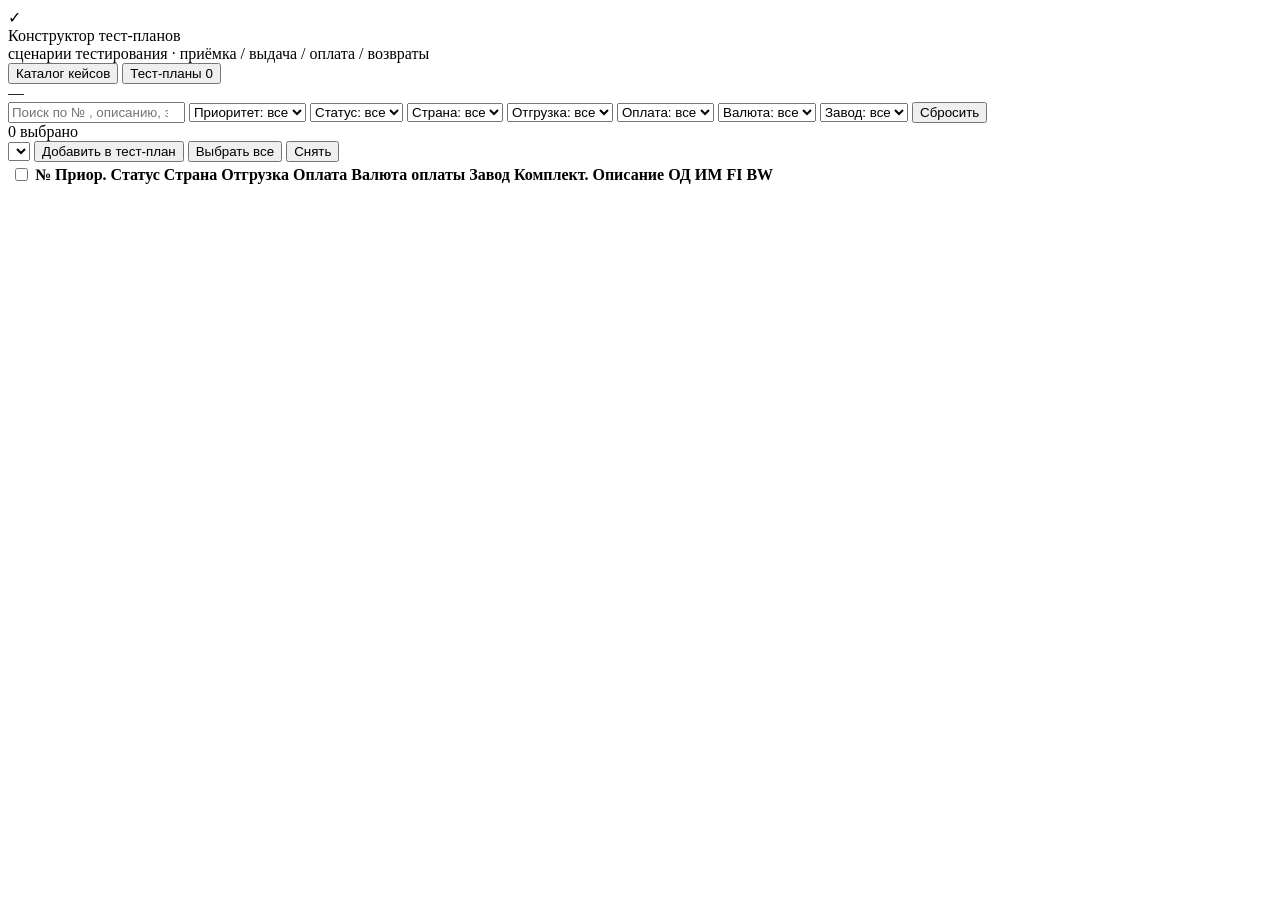
==== index.html @ d61f5693 "add index.html" ====
<!DOCTYPE html>
<html lang="ru">
<head>
<meta charset="UTF-8">
<meta name="viewport" content="width=device-width,initial-scale=1">
<title>Конструктор тест-планов</title>
<link rel="stylesheet" href="styles.css">
</head>
<body>
<header class="topbar">
  <div class="brand">
    <div class="brand-logo">✓</div>
    <div>
      <div class="brand-name">Конструктор тест-планов</div>
      <div class="brand-sub">сценарии тестирования · приёмка / выдача / оплата / возвраты</div>
    </div>
  </div>
  <nav class="tabs">
    <button class="tab on" data-view="catalog" onclick="goView('catalog')">Каталог кейсов</button>
    <button class="tab" data-view="plans" onclick="goView('plans')">Тест-планы <span class="pill" id="plansCount">0</span></button>
  </nav>
  <div class="topbar-right">
    <span class="save-status" id="saveStatus">—</span>
  </div>
</header>

<main class="wrap">

  <!-- КАТАЛОГ -->
  <section id="view-catalog" class="view">
    <div class="filters">
      <input type="search" id="fSearch" class="f-search" placeholder="Поиск по № , описанию, заказу, валюте…" oninput="renderCatalog()">
      <select id="fPriority" onchange="renderCatalog()"><option value="">Приоритет: все</option></select>
      <select id="fStatus" onchange="renderCatalog()"><option value="">Статус: все</option></select>
      <select id="fCountry" onchange="renderCatalog()"><option value="">Страна: все</option></select>
      <select id="fShipping" onchange="renderCatalog()"><option value="">Отгрузка: все</option></select>
      <select id="fPayType" onchange="renderCatalog()"><option value="">Оплата: все</option></select>
      <select id="fCurrency" onchange="renderCatalog()"><option value="">Валюта: все</option></select>
      <select id="fPlant" onchange="renderCatalog()"><option value="">Завод: все</option></select>
      <button class="btn ghost" onclick="resetFilters()">Сбросить</button>
    </div>

    <div class="bulkbar">
      <span id="selInfo" class="sel-info">0 выбрано</span>
      <div class="bulk-actions">
        <select id="addToPlan" class="mini-select"></select>
        <button class="btn primary" onclick="addSelectedToPlan()">Добавить в тест-план</button>
        <button class="btn ghost" onclick="selectAllVisible(true)">Выбрать все</button>
        <button class="btn ghost" onclick="selectAllVisible(false)">Снять</button>
      </div>
    </div>

    <div class="table-box">
      <table class="grid" id="catalogTable">
        <thead>
          <tr>
            <th class="ck"><input type="checkbox" id="ckAll" onchange="selectAllVisible(this.checked)"></th>
            <th class="num">№</th>
            <th>Приор.</th>
            <th>Статус</th>
            <th>Страна</th>
            <th>Отгрузка</th>
            <th>Оплата</th>
            <th>Валюта оплаты</th>
            <th>Завод</th>
            <th>Комплект.</th>
            <th>Описание</th>
            <th class="checks">ОД</th>
            <th class="checks">ИМ</th>
            <th class="checks">FI</th>
            <th class="checks">BW</th>
          </tr>
        </thead>
        <tbody id="catalogBody"></tbody>
      </table>
    </div>
    <div class="table-foot"><span id="catCount"></span></div>
  </section>

  <!-- ТЕСТ-ПЛАНЫ -->
  <section id="view-plans" class="view" style="display:none">
    <div class="plans-head">
      <div class="sec-title">Мои тест-планы</div>
      <button class="btn primary" onclick="createPlan()">＋ Новый тест-план</button>
    </div>
    <div id="plansList" class="plans-grid"></div>
  </section>

  <!-- ДЕТАЛЬ ПЛАНА -->
  <section id="view-plan" class="view" style="display:none">
    <div class="plan-top">
      <button class="btn ghost" onclick="goView('plans')">← К списку</button>
      <div class="plan-top-actions">
        <button class="btn ghost" onclick="exportPlanCsv()">Экспорт CSV</button>
        <button class="btn ghost" onclick="exportPlanJson()">Экспорт JSON</button>
        <button class="btn danger" onclick="deleteCurrentPlan()">Удалить план</button>
      </div>
    </div>
    <div class="plan-card">
      <div class="plan-fields">
        <label>Название<input id="pName" oninput="updatePlanField('name',this.value)"></label>
        <label>Версия / релиз<input id="pVer" oninput="updatePlanField('ver',this.value)"></label>
        <label>Среда / стенд<input id="pEnv" oninput="updatePlanField('env',this.value)"></label>
        <label>Тестировщик<input id="pTester" oninput="updatePlanField('tester',this.value)"></label>
      </div>
      <div class="plan-stats" id="planStats"></div>
    </div>

    <div class="bulkbar">
      <span class="sel-info">Кейсы в плане</span>
      <div class="bulk-actions">
        <button class="btn ghost" onclick="pickCasesForPlan()">＋ Добавить кейсы из каталога</button>
        <select id="bulkResult" class="mini-select" onchange="applyBulkResult(this.value);this.value=''">
          <option value="">Массово: статус…</option>
        </select>
      </div>
    </div>

    <div class="table-box">
      <table class="grid item-grid">
        <thead>
          <tr>
            <th class="num">№</th>
            <th>Приор.</th>
            <th>Страна</th>
            <th>Отгрузка</th>
            <th>Оплата</th>
            <th>Валюта</th>
            <th>Описание</th>
            <th class="res-col">Результат</th>
            <th class="params-col">Параметры</th>
            <th class="ck"></th>
          </tr>
        </thead>
        <tbody id="planItems"></tbody>
      </table>
    </div>
  </section>

</main>

<div id="modalHost"></div>

<script src="db.js"></script>
<script src="app.js"></script>
</body>
</html>
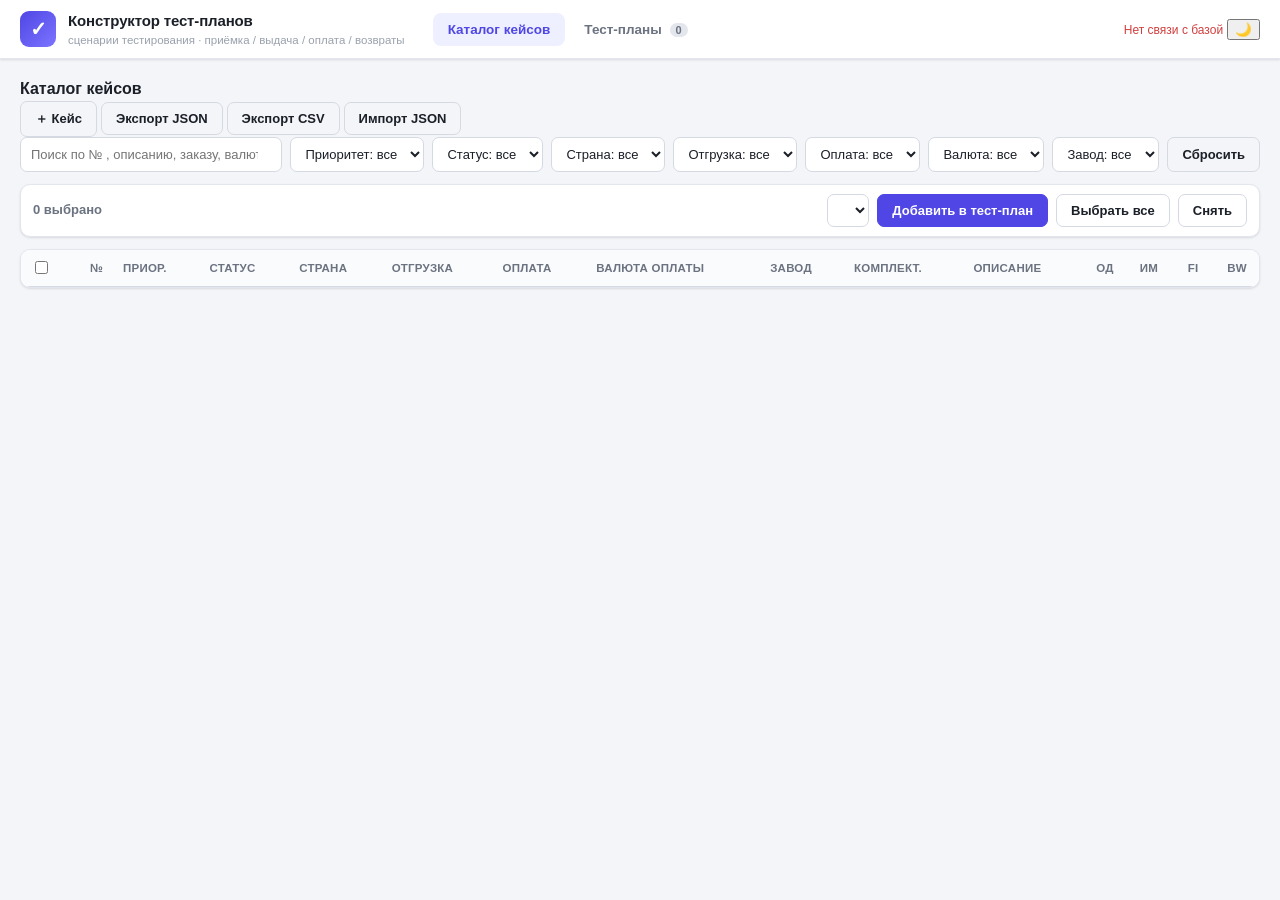
==== commit 3911332f: "update index.html" ====
--- a/index.html
+++ b/index.html
@@ -21,6 +21,7 @@
   </nav>
   <div class="topbar-right">
     <span class="save-status" id="saveStatus">—</span>
+    <button class="theme-btn" id="themeBtn" title="Тема" onclick="toggleTheme()">🌙</button>
   </div>
 </header>
 
@@ -28,6 +29,16 @@
 
   <!-- КАТАЛОГ -->
   <section id="view-catalog" class="view">
+    <div class="cat-toolbar">
+      <div class="sec-title">Каталог кейсов</div>
+      <div class="toolbar-actions">
+        <button class="btn ghost" onclick="addCaseModal()">＋ Кейс</button>
+        <button class="btn ghost" onclick="exportCatalogJson()">Экспорт JSON</button>
+        <button class="btn ghost" onclick="exportCatalogCsv()">Экспорт CSV</button>
+        <label class="btn ghost file-btn">Импорт JSON<input type="file" accept=".json,application/json" hidden onchange="importCatalogFile(this)"></label>
+      </div>
+    </div>
+
     <div class="filters">
       <input type="search" id="fSearch" class="f-search" placeholder="Поиск по № , описанию, заказу, валюте…" oninput="renderCatalog()">
       <select id="fPriority" onchange="renderCatalog()"><option value="">Приоритет: все</option></select>
@@ -81,7 +92,10 @@
   <section id="view-plans" class="view" style="display:none">
     <div class="plans-head">
       <div class="sec-title">Мои тест-планы</div>
-      <button class="btn primary" onclick="createPlan()">＋ Новый тест-план</button>
+      <div class="plans-head-actions">
+        <select id="fRelease" onchange="renderPlans()"></select>
+        <button class="btn primary" onclick="createPlan()">＋ Новый тест-план</button>
+      </div>
     </div>
     <div id="plansList" class="plans-grid"></div>
   </section>
@@ -91,6 +105,7 @@
     <div class="plan-top">
       <button class="btn ghost" onclick="goView('plans')">← К списку</button>
       <div class="plan-top-actions">
+        <button class="btn ghost" onclick="openCompare()">Сравнить…</button>
         <button class="btn ghost" onclick="exportPlanCsv()">Экспорт CSV</button>
         <button class="btn ghost" onclick="exportPlanJson()">Экспорт JSON</button>
         <button class="btn danger" onclick="deleteCurrentPlan()">Удалить план</button>
@@ -127,6 +142,7 @@
             <th>Оплата</th>
             <th>Валюта</th>
             <th>Описание</th>
+            <th class="assignee-col">Ответств.</th>
             <th class="res-col">Результат</th>
             <th class="params-col">Параметры</th>
             <th class="ck"></th>
--- a/styles.css
+++ b/styles.css
@@ -0,0 +1,148 @@
+:root{
+  --bg:#f4f5f8; --panel:#ffffff; --panel-2:#fafbfc; --border:#e3e6ec; --border-2:#d5d9e2;
+  --text:#1b1f27; --muted:#6b7280; --muted-2:#9aa1ad; --accent:#4f46e5; --accent-soft:#eef0ff;
+  --green:#0f9d58; --green-soft:#e7f6ee; --red:#d23f3f; --red-soft:#fdecec;
+  --orange:#c47f17; --orange-soft:#fdf3e3; --blue:#2563eb; --blue-soft:#e8f0fe; --gray-soft:#eef0f3;
+  --radius:10px; --radius-sm:7px; --shadow:0 1px 2px rgba(16,24,40,.06),0 1px 3px rgba(16,24,40,.06);
+}
+*{box-sizing:border-box}
+html,body{margin:0;padding:0}
+body{background:var(--bg);color:var(--text);font-family:-apple-system,BlinkMacSystemFont,"Segoe UI",Roboto,"Helvetica Neue",Arial,sans-serif;font-size:14px;line-height:1.45;-webkit-font-smoothing:antialiased}
+
+/* topbar */
+.topbar{position:sticky;top:0;z-index:40;display:flex;align-items:center;gap:20px;padding:10px 20px;background:var(--panel);border-bottom:1px solid var(--border);box-shadow:var(--shadow);flex-wrap:wrap}
+.brand{display:flex;align-items:center;gap:12px}
+.brand-logo{width:36px;height:36px;border-radius:9px;background:linear-gradient(135deg,var(--accent),#7c74ff);color:#fff;display:flex;align-items:center;justify-content:center;font-weight:800;font-size:20px}
+.brand-name{font-weight:800;font-size:15px;letter-spacing:-.01em}
+.brand-sub{font-size:11.5px;color:var(--muted-2)}
+.tabs{display:flex;gap:4px;margin-left:8px}
+.tab{border:1px solid transparent;background:none;color:var(--muted);font-size:13.5px;font-weight:600;padding:8px 14px;border-radius:8px;cursor:pointer}
+.tab:hover{background:var(--panel-2)}
+.tab.on{background:var(--accent-soft);color:var(--accent)}
+.pill{display:inline-block;min-width:18px;padding:1px 6px;margin-left:4px;border-radius:9px;background:var(--border);color:var(--muted);font-size:11px;font-weight:700;text-align:center}
+.tab.on .pill{background:var(--accent);color:#fff}
+.topbar-right{margin-left:auto}
+.save-status{font-size:12px;color:var(--muted-2)}
+.save-status.ok{color:var(--green)}
+.save-status.pending{color:var(--orange)}
+.save-status.err{color:var(--red)}
+
+.wrap{max-width:1360px;margin:0 auto;padding:18px 20px 60px}
+.view{animation:fade .15s ease}
+@keyframes fade{from{opacity:0}to{opacity:1}}
+
+/* filters */
+.filters{display:flex;flex-wrap:wrap;gap:8px;margin-bottom:12px}
+.f-search{flex:1 1 260px;min-width:200px}
+select,input,textarea{font-family:inherit;font-size:13px;color:var(--text);background:var(--panel);border:1px solid var(--border-2);border-radius:var(--radius-sm);padding:8px 10px;outline:none}
+select:focus,input:focus,textarea:focus{border-color:var(--accent);box-shadow:0 0 0 3px var(--accent-soft)}
+.filters select{flex:0 0 auto}
+
+/* buttons */
+.btn{font-family:inherit;font-size:13px;font-weight:600;border-radius:var(--radius-sm);border:1px solid var(--border-2);background:var(--panel);color:var(--text);padding:8px 14px;cursor:pointer;transition:background .12s,border-color .12s}
+.btn:hover{background:var(--panel-2)}
+.btn.primary{background:var(--accent);border-color:var(--accent);color:#fff}
+.btn.primary:hover{background:#443bd4}
+.btn.ghost{background:transparent}
+.btn.danger{color:var(--red);border-color:#f0c4c4}
+.btn.danger:hover{background:var(--red-soft)}
+.btn:disabled{opacity:.5;cursor:default}
+
+.bulkbar{display:flex;align-items:center;gap:12px;flex-wrap:wrap;padding:9px 12px;background:var(--panel);border:1px solid var(--border);border-radius:var(--radius);margin-bottom:12px;box-shadow:var(--shadow)}
+.sel-info{font-size:13px;font-weight:600;color:var(--muted)}
+.bulk-actions{margin-left:auto;display:flex;gap:8px;flex-wrap:wrap}
+.mini-select{padding:7px 10px}
+
+/* tables */
+.table-box{background:var(--panel);border:1px solid var(--border);border-radius:var(--radius);overflow:auto;box-shadow:var(--shadow);max-height:calc(100dvh - 300px)}
+.grid{border-collapse:separate;border-spacing:0;width:100%;font-size:12.8px;white-space:nowrap}
+.grid thead th{position:sticky;top:0;z-index:2;background:var(--panel-2);border-bottom:1px solid var(--border-2);text-align:left;font-size:11.5px;font-weight:700;color:var(--muted);text-transform:uppercase;letter-spacing:.02em;padding:8px 10px;white-space:nowrap}
+.grid tbody td{padding:7px 10px;border-bottom:1px solid var(--border);vertical-align:top}
+.grid tbody tr:hover{background:var(--panel-2)}
+.grid tbody tr.is-sel{background:var(--accent-soft)}
+.grid .num{width:52px;text-align:right;color:var(--muted);font-variant-numeric:tabular-nums}
+.grid .ck{width:36px;text-align:center}
+.grid td.desc,.grid th.desc{white-space:normal;max-width:320px;min-width:200px}
+.grid .checks{width:44px;text-align:center}
+.chk{display:inline-flex;align-items:center;justify-content:center;width:20px;height:20px;border-radius:5px;font-size:11px;font-weight:800}
+.chk.y{background:var(--green-soft);color:var(--green)}
+.chk.n{background:var(--gray-soft);color:var(--muted-2)}
+.chk.plus{background:var(--blue-soft);color:var(--blue)}
+.chk.minus{background:var(--gray-soft);color:var(--muted-2)}
+.tag{display:inline-block;padding:2px 8px;border-radius:20px;font-size:11.5px;font-weight:700}
+.pr-ИТ{background:var(--blue-soft);color:var(--blue)}
+.pr-РТ{background:#f3ecff;color:#7c3aed}
+.st-Новый{background:var(--green-soft);color:var(--green)}
+.st-Отмена{background:var(--red-soft);color:var(--red)}
+.st-other{background:var(--gray-soft);color:var(--muted)}
+.cur-tag{font-weight:600}
+.co{color:var(--muted)}
+.link{color:var(--accent);cursor:pointer;font-weight:600}
+.link:hover{text-decoration:underline}
+.table-foot{padding:10px 4px;color:var(--muted);font-size:12.5px}
+.empty{padding:40px;text-align:center;color:var(--muted)}
+.empty-ic{font-size:34px;margin-bottom:8px}
+
+/* plans grid */
+.plans-head{display:flex;align-items:center;justify-content:space-between;margin-bottom:14px}
+.sec-title{font-size:16px;font-weight:800}
+.plans-grid{display:grid;grid-template-columns:repeat(auto-fill,minmax(300px,1fr));gap:14px}
+.plan-tile{background:var(--panel);border:1px solid var(--border);border-radius:var(--radius);padding:16px;box-shadow:var(--shadow);cursor:pointer;transition:border-color .12s,transform .12s}
+.plan-tile:hover{border-color:var(--accent);transform:translateY(-1px)}
+.plan-tile h3{margin:0 0 4px;font-size:15px}
+.plan-tile .pt-meta{font-size:12.5px;color:var(--muted);margin-bottom:10px}
+.plan-tile .pt-row{display:flex;justify-content:space-between;font-size:12.5px;color:var(--muted);margin-bottom:6px}
+.plan-tile .pt-upd{font-size:11.5px;color:var(--muted-2);margin-top:10px}
+
+.progress{height:8px;border-radius:5px;background:var(--gray-soft);overflow:hidden;display:flex}
+.progress i{display:block;height:100%}
+.pg-pass{background:var(--green)}.pg-fail{background:var(--red)}.pg-blocked{background:var(--orange)}.pg-progress{background:var(--blue)}.pg-skip{background:var(--muted-2)}
+
+/* plan detail */
+.plan-top{display:flex;align-items:center;gap:12px;margin-bottom:12px}
+.plan-top-actions{margin-left:auto;display:flex;gap:8px}
+.plan-card{background:var(--panel);border:1px solid var(--border);border-radius:var(--radius);padding:16px;box-shadow:var(--shadow);margin-bottom:14px}
+.plan-fields{display:grid;grid-template-columns:repeat(auto-fit,minmax(180px,1fr));gap:12px;margin-bottom:14px}
+.plan-fields label{display:flex;flex-direction:column;gap:4px;font-size:11.5px;font-weight:700;color:var(--muted);text-transform:uppercase;letter-spacing:.02em}
+.plan-fields input{padding:8px 10px}
+.plan-stats{display:flex;flex-wrap:wrap;gap:18px;align-items:center}
+.stat{font-size:12.5px;color:var(--muted)}
+.stat b{display:block;font-size:19px;color:var(--text);font-variant-numeric:tabular-nums}
+.stat-bar{flex:1 1 220px;min-width:180px}
+.res-col{width:150px}
+.params-col{width:120px}
+.item-grid td.desc{min-width:180px}
+.item-actions{display:flex;gap:6px}
+.icon-btn{border:1px solid var(--border-2);background:var(--panel);border-radius:6px;width:30px;height:30px;cursor:pointer;font-size:14px;line-height:1}
+.icon-btn:hover{background:var(--panel-2)}
+.icon-btn.danger{color:var(--red);border-color:#f0c4c4}
+.res-select{border:1px solid var(--border-2);border-radius:6px;padding:5px 7px;font-weight:600}
+.res-select.r-pass{background:var(--green-soft);color:var(--green);border-color:#bfe6d2}
+.res-select.r-fail{background:var(--red-soft);color:var(--red);border-color:#f0c4c4}
+.res-select.r-blocked{background:var(--orange-soft);color:var(--orange);border-color:#f0ddb4}
+.res-select.r-progress{background:var(--blue-soft);color:var(--blue);border-color:#c3d5fb}
+.res-select.r-skip{background:var(--gray-soft);color:var(--muted)}
+.param-panel{background:var(--panel-2);border-top:1px dashed var(--border-2)}
+.param-inner{padding:14px;display:grid;grid-template-columns:repeat(auto-fit,minmax(220px,1fr));gap:12px}
+.param-inner label{display:flex;flex-direction:column;gap:4px;font-size:11.5px;font-weight:700;color:var(--muted);text-transform:uppercase}
+.param-inner input,.param-inner textarea{width:100%}
+.param-full{grid-column:1/-1}
+.kv-row{display:flex;gap:8px;margin-bottom:8px}
+.kv-row input{flex:1}
+.spec{margin-top:6px;font-size:12px;color:var(--muted)}
+.spec b{color:var(--muted)}
+
+/* modal */
+.modal{position:fixed;inset:0;z-index:100;background:rgba(17,20,28,.55);display:flex;align-items:flex-start;justify-content:center;padding:40px 16px;overflow:auto}
+.modal-box{background:var(--panel);border-radius:14px;max-width:900px;width:100%;box-shadow:0 20px 50px rgba(16,24,40,.25);overflow:hidden}
+.modal-head{display:flex;align-items:center;gap:12px;padding:16px 20px;border-bottom:1px solid var(--border);position:sticky;top:0;background:var(--panel);z-index:2}
+.modal-title{font-size:16px;font-weight:800}
+.modal-close{margin-left:auto;border:none;background:none;font-size:22px;color:var(--muted);cursor:pointer}
+.modal-body{padding:20px}
+.case-groups{display:grid;grid-template-columns:repeat(auto-fit,minmax(280px,1fr));gap:14px}
+.case-group{border:1px solid var(--border);border-radius:9px;overflow:hidden}
+.case-group h4{margin:0;padding:9px 12px;font-size:12px;text-transform:uppercase;letter-spacing:.02em;color:var(--accent);background:var(--accent-soft)}
+.case-group table{width:100%;border-collapse:collapse;font-size:12.5px}
+.case-group td{padding:6px 12px;border-top:1px solid var(--border);vertical-align:top}
+.case-group td:first-child{color:var(--muted);width:45%}
+.case-group td:last-child{font-weight:600}
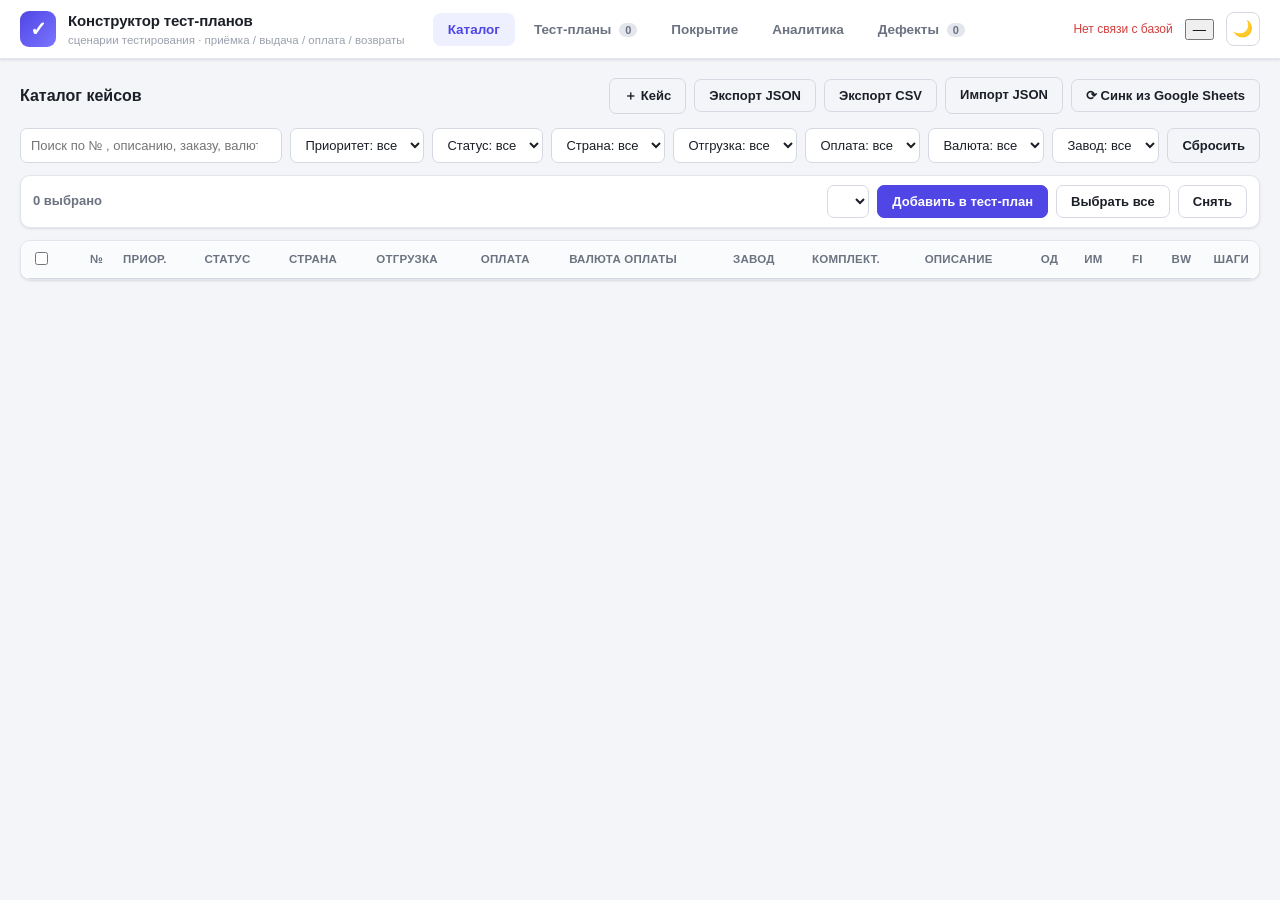
==== commit 1c0d5db4: "test-plans v3: index.html" ====
--- a/index.html
+++ b/index.html
@@ -16,11 +16,15 @@
     </div>
   </div>
   <nav class="tabs">
-    <button class="tab on" data-view="catalog" onclick="goView('catalog')">Каталог кейсов</button>
+    <button class="tab on" data-view="catalog" onclick="goView('catalog')">Каталог</button>
     <button class="tab" data-view="plans" onclick="goView('plans')">Тест-планы <span class="pill" id="plansCount">0</span></button>
+    <button class="tab" data-view="coverage" onclick="goView('coverage')">Покрытие</button>
+    <button class="tab" data-view="analytics" onclick="goView('analytics')">Аналитика</button>
+    <button class="tab" data-view="defects" onclick="goView('defects')">Дефекты <span class="pill" id="defectsCount">0</span></button>
   </nav>
   <div class="topbar-right">
     <span class="save-status" id="saveStatus">—</span>
+    <button class="user-btn" id="userBtn" onclick="openUserMenu()">—</button>
     <button class="theme-btn" id="themeBtn" title="Тема" onclick="toggleTheme()">🌙</button>
   </div>
 </header>
@@ -36,9 +40,9 @@
         <button class="btn ghost" onclick="exportCatalogJson()">Экспорт JSON</button>
         <button class="btn ghost" onclick="exportCatalogCsv()">Экспорт CSV</button>
         <label class="btn ghost file-btn">Импорт JSON<input type="file" accept=".json,application/json" hidden onchange="importCatalogFile(this)"></label>
+        <button class="btn ghost" onclick="openSync()">⟳ Синк из Google Sheets</button>
       </div>
     </div>
-
     <div class="filters">
       <input type="search" id="fSearch" class="f-search" placeholder="Поиск по № , описанию, заказу, валюте…" oninput="renderCatalog()">
       <select id="fPriority" onchange="renderCatalog()"><option value="">Приоритет: все</option></select>
@@ -50,7 +54,6 @@
       <select id="fPlant" onchange="renderCatalog()"><option value="">Завод: все</option></select>
       <button class="btn ghost" onclick="resetFilters()">Сбросить</button>
     </div>
-
     <div class="bulkbar">
       <span id="selInfo" class="sel-info">0 выбрано</span>
       <div class="bulk-actions">
@@ -60,7 +63,6 @@
         <button class="btn ghost" onclick="selectAllVisible(false)">Снять</button>
       </div>
     </div>
-
     <div class="table-box">
       <table class="grid" id="catalogTable">
         <thead>
@@ -80,6 +82,7 @@
             <th class="checks">ИМ</th>
             <th class="checks">FI</th>
             <th class="checks">BW</th>
+            <th class="checks">Шаги</th>
           </tr>
         </thead>
         <tbody id="catalogBody"></tbody>
@@ -105,6 +108,8 @@
     <div class="plan-top">
       <button class="btn ghost" onclick="goView('plans')">← К списку</button>
       <div class="plan-top-actions">
+        <button class="btn ghost" id="mineBtn" onclick="toggleMine()">Мои кейсы</button>
+        <button class="btn ghost" onclick="setAllStepsFromTemplates()">Шаги из каталога</button>
         <button class="btn ghost" onclick="openCompare()">Сравнить…</button>
         <button class="btn ghost" onclick="exportPlanCsv()">Экспорт CSV</button>
         <button class="btn ghost" onclick="exportPlanJson()">Экспорт JSON</button>
@@ -120,17 +125,14 @@
       </div>
       <div class="plan-stats" id="planStats"></div>
     </div>
-
     <div class="bulkbar">
       <span class="sel-info">Кейсы в плане</span>
       <div class="bulk-actions">
         <button class="btn ghost" onclick="pickCasesForPlan()">＋ Добавить кейсы из каталога</button>
-        <select id="bulkResult" class="mini-select" onchange="applyBulkResult(this.value);this.value=''">
-          <option value="">Массово: статус…</option>
-        </select>
+        <select id="bulkResult" class="mini-select" onchange="applyBulkResult(this.value);this.value=''"></select>
+        <select id="bulkAssignee" class="mini-select" onchange="applyBulkAssignee(this.value);this.value=''"></select>
       </div>
     </div>
-
     <div class="table-box">
       <table class="grid item-grid">
         <thead>
@@ -144,11 +146,43 @@
             <th>Описание</th>
             <th class="assignee-col">Ответств.</th>
             <th class="res-col">Результат</th>
-            <th class="params-col">Параметры</th>
+            <th class="params-col">Детали</th>
             <th class="ck"></th>
           </tr>
         </thead>
         <tbody id="planItems"></tbody>
+      </table>
+    </div>
+  </section>
+
+  <!-- ПОКРЫТИЕ -->
+  <section id="view-coverage" class="view" style="display:none">
+    <div class="sec-title" style="margin-bottom:14px">Матрица покрытия</div>
+    <div id="coverageBody"></div>
+  </section>
+
+  <!-- АНАЛИТИКА -->
+  <section id="view-analytics" class="view" style="display:none">
+    <div class="sec-title" style="margin-bottom:14px">Аналитика клуба тестирования</div>
+    <div id="analyticsBody"></div>
+  </section>
+
+  <!-- ДЕФЕКТЫ -->
+  <section id="view-defects" class="view" style="display:none">
+    <div class="cat-toolbar">
+      <div class="sec-title">Дефекты</div>
+      <div class="toolbar-actions">
+        <select id="dFilterStatus" class="mini-select" onchange="renderDefects()"></select>
+        <select id="dFilterSeverity" class="mini-select" onchange="renderDefects()"></select>
+        <button class="btn primary" onclick="openDefectModal(null)">＋ Дефект</button>
+      </div>
+    </div>
+    <div class="table-box">
+      <table class="grid">
+        <thead>
+          <tr><th class="num">ID</th><th>Заголовок</th><th>Кейс</th><th>Критичность</th><th>Статус</th><th>Ответственный</th><th>Обновлён</th><th class="ck"></th></tr>
+        </thead>
+        <tbody id="defectsBody"></tbody>
       </table>
     </div>
   </section>
--- a/styles.css
+++ b/styles.css
@@ -5,9 +5,16 @@
   --orange:#c47f17; --orange-soft:#fdf3e3; --blue:#2563eb; --blue-soft:#e8f0fe; --gray-soft:#eef0f3;
   --radius:10px; --radius-sm:7px; --shadow:0 1px 2px rgba(16,24,40,.06),0 1px 3px rgba(16,24,40,.06);
 }
+body.dark{
+  --bg:#12151b; --panel:#1a1f27; --panel-2:#20262f; --border:#2a313c; --border-2:#3a424f;
+  --text:#e6e9ef; --muted:#9aa3b2; --muted-2:#6b7480; --accent:#8b83ff; --accent-soft:#262347;
+  --green:#3ecf8e; --green-soft:#153029; --red:#f87171; --red-soft:#3a2023;
+  --orange:#e0a44a; --orange-soft:#3a2e18; --blue:#6aa5ff; --blue-soft:#1b2740; --gray-soft:#242a33;
+  --shadow:0 1px 2px rgba(0,0,0,.45),0 1px 3px rgba(0,0,0,.35);
+}
 *{box-sizing:border-box}
 html,body{margin:0;padding:0}
-body{background:var(--bg);color:var(--text);font-family:-apple-system,BlinkMacSystemFont,"Segoe UI",Roboto,"Helvetica Neue",Arial,sans-serif;font-size:14px;line-height:1.45;-webkit-font-smoothing:antialiased}
+body{background:var(--bg);color:var(--text);font-family:-apple-system,BlinkMacSystemFont,"Segoe UI",Roboto,"Helvetica Neue",Arial,sans-serif;font-size:14px;line-height:1.45;-webkit-font-smoothing:antialiased;transition:background .15s,color .15s}
 
 /* topbar */
 .topbar{position:sticky;top:0;z-index:40;display:flex;align-items:center;gap:20px;padding:10px 20px;background:var(--panel);border-bottom:1px solid var(--border);box-shadow:var(--shadow);flex-wrap:wrap}
@@ -21,15 +28,22 @@
 .tab.on{background:var(--accent-soft);color:var(--accent)}
 .pill{display:inline-block;min-width:18px;padding:1px 6px;margin-left:4px;border-radius:9px;background:var(--border);color:var(--muted);font-size:11px;font-weight:700;text-align:center}
 .tab.on .pill{background:var(--accent);color:#fff}
-.topbar-right{margin-left:auto}
+.topbar-right{margin-left:auto;display:flex;align-items:center;gap:12px}
 .save-status{font-size:12px;color:var(--muted-2)}
 .save-status.ok{color:var(--green)}
 .save-status.pending{color:var(--orange)}
 .save-status.err{color:var(--red)}
+.theme-btn{border:1px solid var(--border-2);background:var(--panel);border-radius:8px;width:34px;height:34px;font-size:16px;cursor:pointer;line-height:1}
+.theme-btn:hover{background:var(--panel-2)}
 
 .wrap{max-width:1360px;margin:0 auto;padding:18px 20px 60px}
 .view{animation:fade .15s ease}
 @keyframes fade{from{opacity:0}to{opacity:1}}
+
+/* toolbar */
+.cat-toolbar,.plans-head{display:flex;align-items:center;justify-content:space-between;gap:12px;margin-bottom:14px;flex-wrap:wrap}
+.toolbar-actions,.plans-head-actions{display:flex;gap:8px;flex-wrap:wrap;align-items:center}
+.sec-title{font-size:16px;font-weight:800}
 
 /* filters */
 .filters{display:flex;flex-wrap:wrap;gap:8px;margin-bottom:12px}
@@ -39,14 +53,16 @@
 .filters select{flex:0 0 auto}
 
 /* buttons */
-.btn{font-family:inherit;font-size:13px;font-weight:600;border-radius:var(--radius-sm);border:1px solid var(--border-2);background:var(--panel);color:var(--text);padding:8px 14px;cursor:pointer;transition:background .12s,border-color .12s}
+.btn{font-family:inherit;font-size:13px;font-weight:600;border-radius:var(--radius-sm);border:1px solid var(--border-2);background:var(--panel);color:var(--text);padding:8px 14px;cursor:pointer;transition:background .12s,border-color .12s;display:inline-flex;align-items:center;gap:6px}
 .btn:hover{background:var(--panel-2)}
 .btn.primary{background:var(--accent);border-color:var(--accent);color:#fff}
 .btn.primary:hover{background:#443bd4}
+body.dark .btn.primary:hover{background:#7a72f0}
 .btn.ghost{background:transparent}
-.btn.danger{color:var(--red);border-color:#f0c4c4}
+.btn.danger{color:var(--red);border-color:var(--red-soft)}
 .btn.danger:hover{background:var(--red-soft)}
 .btn:disabled{opacity:.5;cursor:default}
+.file-btn{cursor:pointer}
 
 .bulkbar{display:flex;align-items:center;gap:12px;flex-wrap:wrap;padding:9px 12px;background:var(--panel);border:1px solid var(--border);border-radius:var(--radius);margin-bottom:12px;box-shadow:var(--shadow)}
 .sel-info{font-size:13px;font-weight:600;color:var(--muted)}
@@ -68,39 +84,40 @@
 .chk.y{background:var(--green-soft);color:var(--green)}
 .chk.n{background:var(--gray-soft);color:var(--muted-2)}
 .chk.plus{background:var(--blue-soft);color:var(--blue)}
-.chk.minus{background:var(--gray-soft);color:var(--muted-2)}
 .tag{display:inline-block;padding:2px 8px;border-radius:20px;font-size:11.5px;font-weight:700}
 .pr-ИТ{background:var(--blue-soft);color:var(--blue)}
 .pr-РТ{background:#f3ecff;color:#7c3aed}
+body.dark .pr-РТ{background:#2a2350;color:#c4b5fd}
 .st-Новый{background:var(--green-soft);color:var(--green)}
 .st-Отмена{background:var(--red-soft);color:var(--red)}
 .st-other{background:var(--gray-soft);color:var(--muted)}
 .cur-tag{font-weight:600}
-.co{color:var(--muted)}
+.co{color:var(--muted-2)}
 .link{color:var(--accent);cursor:pointer;font-weight:600}
 .link:hover{text-decoration:underline}
 .table-foot{padding:10px 4px;color:var(--muted);font-size:12.5px}
 .empty{padding:40px;text-align:center;color:var(--muted)}
 .empty-ic{font-size:34px;margin-bottom:8px}
 
-/* plans grid */
-.plans-head{display:flex;align-items:center;justify-content:space-between;margin-bottom:14px}
+/* plans */
 .sec-title{font-size:16px;font-weight:800}
+.rel-group{margin-bottom:22px}
+.rel-title{font-size:13px;font-weight:800;color:var(--muted);text-transform:uppercase;letter-spacing:.03em;margin:0 0 10px;display:flex;align-items:center;gap:8px}
 .plans-grid{display:grid;grid-template-columns:repeat(auto-fill,minmax(300px,1fr));gap:14px}
 .plan-tile{background:var(--panel);border:1px solid var(--border);border-radius:var(--radius);padding:16px;box-shadow:var(--shadow);cursor:pointer;transition:border-color .12s,transform .12s}
 .plan-tile:hover{border-color:var(--accent);transform:translateY(-1px)}
 .plan-tile h3{margin:0 0 4px;font-size:15px}
-.plan-tile .pt-meta{font-size:12.5px;color:var(--muted);margin-bottom:10px}
+.plan-tile .pt-meta{font-size:12.5px;color:var(--muted);margin-bottom:6px}
 .plan-tile .pt-row{display:flex;justify-content:space-between;font-size:12.5px;color:var(--muted);margin-bottom:6px}
-.plan-tile .pt-upd{font-size:11.5px;color:var(--muted-2);margin-top:10px}
+.plan-tile .progress{margin:8px 0}
 
 .progress{height:8px;border-radius:5px;background:var(--gray-soft);overflow:hidden;display:flex}
 .progress i{display:block;height:100%}
 .pg-pass{background:var(--green)}.pg-fail{background:var(--red)}.pg-blocked{background:var(--orange)}.pg-progress{background:var(--blue)}.pg-skip{background:var(--muted-2)}
 
 /* plan detail */
-.plan-top{display:flex;align-items:center;gap:12px;margin-bottom:12px}
-.plan-top-actions{margin-left:auto;display:flex;gap:8px}
+.plan-top{display:flex;align-items:center;gap:12px;margin-bottom:12px;flex-wrap:wrap}
+.plan-top-actions{margin-left:auto;display:flex;gap:8px;flex-wrap:wrap}
 .plan-card{background:var(--panel);border:1px solid var(--border);border-radius:var(--radius);padding:16px;box-shadow:var(--shadow);margin-bottom:14px}
 .plan-fields{display:grid;grid-template-columns:repeat(auto-fit,minmax(180px,1fr));gap:12px;margin-bottom:14px}
 .plan-fields label{display:flex;flex-direction:column;gap:4px;font-size:11.5px;font-weight:700;color:var(--muted);text-transform:uppercase;letter-spacing:.02em}
@@ -111,16 +128,17 @@
 .stat-bar{flex:1 1 220px;min-width:180px}
 .res-col{width:150px}
 .params-col{width:120px}
+.assignee-col{width:130px}
+.assignee-input{width:120px;padding:5px 8px}
 .item-grid td.desc{min-width:180px}
-.item-actions{display:flex;gap:6px}
 .icon-btn{border:1px solid var(--border-2);background:var(--panel);border-radius:6px;width:30px;height:30px;cursor:pointer;font-size:14px;line-height:1}
 .icon-btn:hover{background:var(--panel-2)}
-.icon-btn.danger{color:var(--red);border-color:#f0c4c4}
+.icon-btn.danger{color:var(--red);border-color:var(--red-soft)}
 .res-select{border:1px solid var(--border-2);border-radius:6px;padding:5px 7px;font-weight:600}
-.res-select.r-pass{background:var(--green-soft);color:var(--green);border-color:#bfe6d2}
-.res-select.r-fail{background:var(--red-soft);color:var(--red);border-color:#f0c4c4}
-.res-select.r-blocked{background:var(--orange-soft);color:var(--orange);border-color:#f0ddb4}
-.res-select.r-progress{background:var(--blue-soft);color:var(--blue);border-color:#c3d5fb}
+.res-select.r-pass{background:var(--green-soft);color:var(--green)}
+.res-select.r-fail{background:var(--red-soft);color:var(--red)}
+.res-select.r-blocked{background:var(--orange-soft);color:var(--orange)}
+.res-select.r-progress{background:var(--blue-soft);color:var(--blue)}
 .res-select.r-skip{background:var(--gray-soft);color:var(--muted)}
 .param-panel{background:var(--panel-2);border-top:1px dashed var(--border-2)}
 .param-inner{padding:14px;display:grid;grid-template-columns:repeat(auto-fit,minmax(220px,1fr));gap:12px}
@@ -134,15 +152,39 @@
 
 /* modal */
 .modal{position:fixed;inset:0;z-index:100;background:rgba(17,20,28,.55);display:flex;align-items:flex-start;justify-content:center;padding:40px 16px;overflow:auto}
-.modal-box{background:var(--panel);border-radius:14px;max-width:900px;width:100%;box-shadow:0 20px 50px rgba(16,24,40,.25);overflow:hidden}
+body.dark .modal{background:rgba(0,0,0,.65)}
+.modal-box{background:var(--panel);border-radius:14px;max-width:920px;width:100%;box-shadow:0 20px 50px rgba(16,24,40,.25);overflow:hidden}
 .modal-head{display:flex;align-items:center;gap:12px;padding:16px 20px;border-bottom:1px solid var(--border);position:sticky;top:0;background:var(--panel);z-index:2}
 .modal-title{font-size:16px;font-weight:800}
 .modal-close{margin-left:auto;border:none;background:none;font-size:22px;color:var(--muted);cursor:pointer}
 .modal-body{padding:20px}
 .case-groups{display:grid;grid-template-columns:repeat(auto-fit,minmax(280px,1fr));gap:14px}
-.case-group{border:1px solid var(--border);border-radius:9px;overflow:hidden}
+.case-group{border:1px solid var(--border);border-radius:9px;overflow:hidden;align-self:start}
 .case-group h4{margin:0;padding:9px 12px;font-size:12px;text-transform:uppercase;letter-spacing:.02em;color:var(--accent);background:var(--accent-soft)}
 .case-group table{width:100%;border-collapse:collapse;font-size:12.5px}
 .case-group td{padding:6px 12px;border-top:1px solid var(--border);vertical-align:top}
 .case-group td:first-child{color:var(--muted);width:45%}
 .case-group td:last-child{font-weight:600}
+.case-group input{width:100%;padding:6px 8px}
+
+/* compare */
+.cmp-fields{display:flex;gap:10px;flex-wrap:wrap;margin-bottom:14px}
+.cmp-fields label{flex:1;min-width:200px;display:flex;flex-direction:column;gap:4px;font-size:11.5px;font-weight:700;color:var(--muted);text-transform:uppercase}
+.cmp-summary{display:flex;flex-wrap:wrap;gap:8px;margin-bottom:14px}
+.cmp-chip{padding:6px 12px;border-radius:8px;font-size:12.5px;font-weight:700;background:var(--panel-2);border:1px solid var(--border)}
+.cmp-chip.fixed{background:var(--green-soft);color:var(--green)}
+.cmp-chip.regressed{background:var(--red-soft);color:var(--red)}
+.cmp-chip.changed{background:var(--orange-soft);color:var(--orange)}
+.cmp-chip.new{background:var(--blue-soft);color:var(--blue)}
+.cmp-chip.removed{background:var(--gray-soft);color:var(--muted)}
+.cmp-table{width:100%;border-collapse:collapse;font-size:12.8px;white-space:nowrap}
+.cmp-table th{text-align:left;font-size:11.5px;text-transform:uppercase;color:var(--muted);padding:8px 10px;border-bottom:1px solid var(--border-2)}
+.cmp-table td{padding:7px 10px;border-bottom:1px solid var(--border)}
+.cmp-table tr:hover td{background:var(--panel-2)}
+.cmp-table .cat{padding:2px 9px;border-radius:20px;font-size:11.5px;font-weight:700;background:var(--gray-soft);color:var(--muted)}
+.cmp-table .cat.fixed{background:var(--green-soft);color:var(--green)}
+.cmp-table .cat.regressed{background:var(--red-soft);color:var(--red)}
+.cmp-table .cat.changed{background:var(--orange-soft);color:var(--orange)}
+.cmp-table .cat.new{background:var(--blue-soft);color:var(--blue)}
+.cmp-table .cat.removed{background:var(--gray-soft);color:var(--muted)}
+.cmp-table tr.r-same td{opacity:.55}
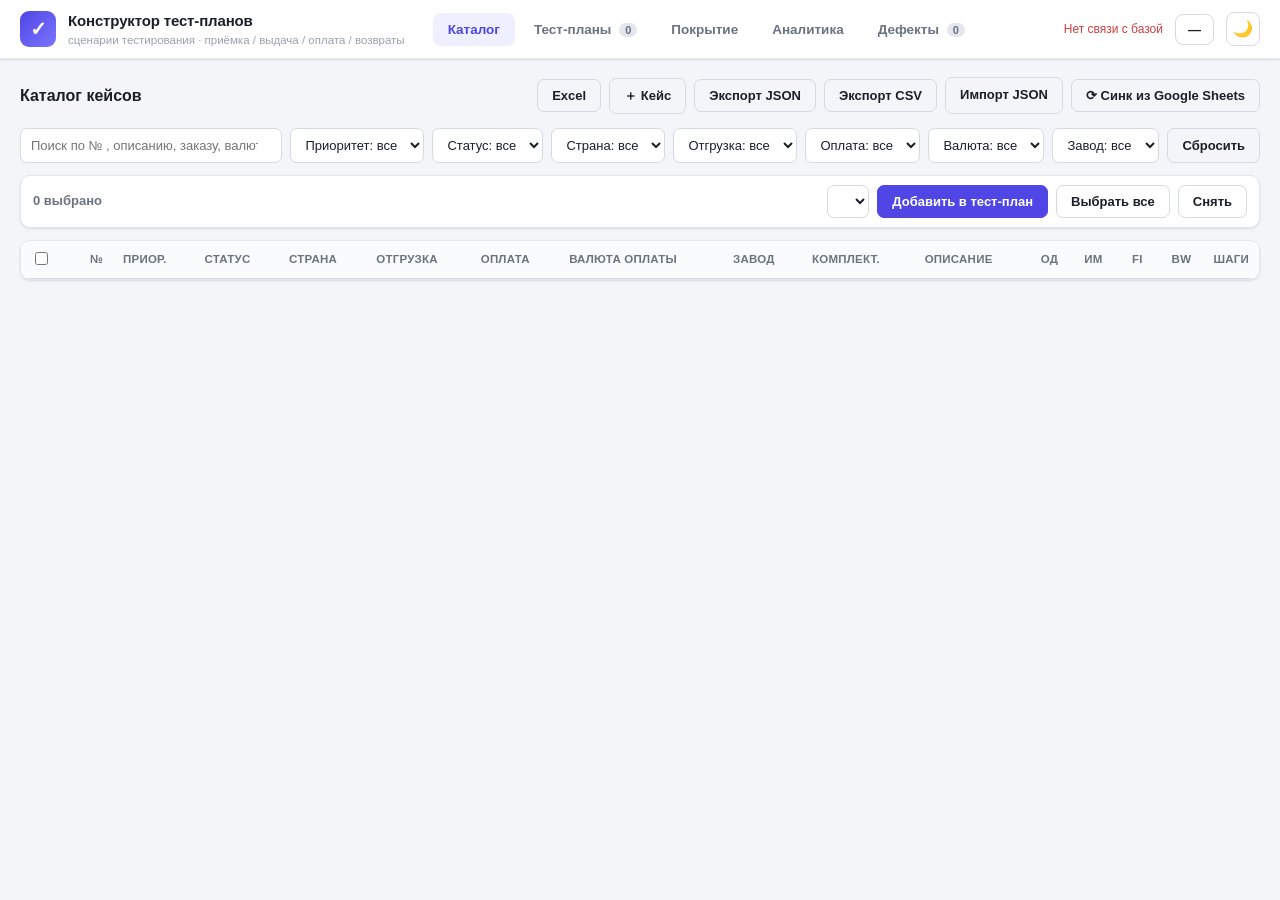
==== commit 18339ded: "test-plans: excel editing + case params" ====
--- a/index.html
+++ b/index.html
@@ -36,6 +36,7 @@
     <div class="cat-toolbar">
       <div class="sec-title">Каталог кейсов</div>
       <div class="toolbar-actions">
+        <button class="btn ghost" id="catModeBtn" onclick="toggleCatMode()">Excel</button>
         <button class="btn ghost" onclick="addCaseModal()">＋ Кейс</button>
         <button class="btn ghost" onclick="exportCatalogJson()">Экспорт JSON</button>
         <button class="btn ghost" onclick="exportCatalogCsv()">Экспорт CSV</button>
@@ -54,7 +55,7 @@
       <select id="fPlant" onchange="renderCatalog()"><option value="">Завод: все</option></select>
       <button class="btn ghost" onclick="resetFilters()">Сбросить</button>
     </div>
-    <div class="bulkbar">
+    <div class="bulkbar" id="catBulkbar">
       <span id="selInfo" class="sel-info">0 выбрано</span>
       <div class="bulk-actions">
         <select id="addToPlan" class="mini-select"></select>
@@ -63,7 +64,7 @@
         <button class="btn ghost" onclick="selectAllVisible(false)">Снять</button>
       </div>
     </div>
-    <div class="table-box">
+    <div class="table-box" id="catTableBox">
       <table class="grid" id="catalogTable">
         <thead>
           <tr>
@@ -88,6 +89,16 @@
         <tbody id="catalogBody"></tbody>
       </table>
     </div>
+    <div class="table-box excel-box" id="catExcelBox" style="display:none">
+      <div class="excel-bar">
+        <span class="spec">Режим Excel: редактируйте любую ячейку прямо в таблице. Столбец «№ кейса» — только чтение.</span>
+        <button class="btn ghost" onclick="addExcelRow()">＋ Добавить строку</button>
+      </div>
+      <table class="grid excel-grid">
+        <thead><tr id="excelHead"></tr></thead>
+        <tbody id="excelBody"></tbody>
+      </table>
+    </div>
     <div class="table-foot"><span id="catCount"></span></div>
   </section>
 
--- a/styles.css
+++ b/styles.css
@@ -188,3 +188,79 @@
 .cmp-table .cat.new{background:var(--blue-soft);color:var(--blue)}
 .cmp-table .cat.removed{background:var(--gray-soft);color:var(--muted)}
 .cmp-table tr.r-same td{opacity:.55}
+
+/* user menu */
+.user-btn{border:1px solid var(--border-2);background:var(--panel);border-radius:8px;padding:7px 12px;font-size:13px;font-weight:600;cursor:pointer;color:var(--text)}
+.user-btn:hover{background:var(--panel-2)}
+.role-tag{display:inline-block;padding:1px 7px;border-radius:10px;font-size:11px;font-weight:700;margin-left:6px;background:var(--accent-soft);color:var(--accent)}
+.role-admin{background:#f3ecff;color:#7c3aed}
+body.dark .role-admin{background:#2a2350;color:#c4b5fd}
+.role-tester{background:var(--blue-soft);color:var(--blue)}
+.role-viewer{background:var(--gray-soft);color:var(--muted)}
+.uo-row{display:flex;align-items:center;gap:10px;padding:9px 4px;border-bottom:1px solid var(--border)}
+.uo-row:last-child{border-bottom:none}
+.uo-row .uo-name{font-weight:700}
+.uo-row .uo-sub{font-size:12px;color:var(--muted)}
+.uo-row .sp{margin-left:auto;display:flex;gap:6px}
+.readonly-banner{background:var(--orange-soft);color:var(--orange);border:1px solid var(--orange-soft);border-radius:8px;padding:8px 12px;font-size:12.5px;font-weight:600;margin-bottom:12px}
+
+/* steps */
+.steps-box{margin-top:10px}
+.step-row{display:grid;grid-template-columns:24px 1fr 1fr 150px 30px;gap:8px;align-items:start;margin-bottom:8px}
+.step-row .step-num{color:var(--muted);font-weight:700;padding-top:8px;text-align:center}
+.step-row textarea{min-height:38px;resize:vertical}
+.step-res{font-weight:700}
+.step-res.s-pass{background:var(--green-soft);color:var(--green)}
+.step-res.s-fail{background:var(--red-soft);color:var(--red)}
+.step-res.s-blocked{background:var(--orange-soft);color:var(--orange)}
+.step-res.s-skip{background:var(--gray-soft);color:var(--muted)}
+
+/* defects */
+.sev{display:inline-block;padding:2px 8px;border-radius:20px;font-size:11.5px;font-weight:700}
+.sev-blocker{background:var(--red-soft);color:var(--red)}
+.sev-critical{background:#ffe3e0;color:#c0392b}
+body.dark .sev-critical{background:#3a2023;color:#ff8a80}
+.sev-major{background:var(--orange-soft);color:var(--orange)}
+.sev-minor{background:var(--gray-soft);color:var(--muted)}
+.dstat{display:inline-block;padding:2px 8px;border-radius:20px;font-size:11.5px;font-weight:700;background:var(--gray-soft);color:var(--muted)}
+.dstat-open{background:var(--red-soft);color:var(--red)}
+.dstat-in_progress{background:var(--blue-soft);color:var(--blue)}
+.dstat-resolved{background:var(--green-soft);color:var(--green)}
+.dstat-closed{background:var(--gray-soft);color:var(--muted)}
+.dstat-reopened{background:var(--orange-soft);color:var(--orange)}
+.def-form label{display:flex;flex-direction:column;gap:4px;font-size:11.5px;font-weight:700;color:var(--muted);text-transform:uppercase;margin-bottom:10px}
+.def-form input,.def-form select,.def-form textarea{width:100%}
+.def-grid{display:grid;grid-template-columns:1fr 1fr;gap:12px}
+
+/* coverage matrix */
+.matrix{margin-bottom:26px}
+.matrix h3{font-size:14px;margin:0 0 10px}
+.matrix table{border-collapse:separate;border-spacing:3px;font-size:12px}
+.matrix th{font-size:11.5px;color:var(--muted);font-weight:700;padding:4px 8px;text-align:center;white-space:nowrap}
+.matrix th.rowh{text-align:left}
+.matrix td{padding:7px 10px;border-radius:6px;text-align:center;font-weight:700;font-variant-numeric:tabular-nums;min-width:62px}
+.cov-full{background:var(--green-soft);color:var(--green)}
+.cov-part{background:var(--orange-soft);color:var(--orange)}
+.cov-none{background:var(--red-soft);color:var(--red)}
+.cov-empty{background:var(--gray-soft);color:var(--muted-2);font-weight:400}
+.legend{display:flex;gap:14px;flex-wrap:wrap;font-size:12px;color:var(--muted);margin-bottom:14px}
+.legend span{display:inline-flex;align-items:center;gap:6px}
+.legend i{width:14px;height:14px;border-radius:4px;display:inline-block}
+
+/* analytics */
+.cards{display:grid;grid-template-columns:repeat(auto-fit,minmax(160px,1fr));gap:14px;margin-bottom:20px}
+.card{background:var(--panel);border:1px solid var(--border);border-radius:var(--radius);padding:16px;box-shadow:var(--shadow)}
+.card .cv{font-size:26px;font-weight:800;font-variant-numeric:tabular-nums}
+.card .cl{font-size:12.5px;color:var(--muted)}
+.card .cs{font-size:11.5px;color:var(--muted-2);margin-top:2px}
+.bars{background:var(--panel);border:1px solid var(--border);border-radius:var(--radius);padding:16px;box-shadow:var(--shadow);margin-bottom:18px}
+.bars h3{font-size:14px;margin:0 0 14px}
+.bar-row{display:grid;grid-template-columns:130px 1fr 90px;gap:12px;align-items:center;margin-bottom:9px;font-size:12.5px}
+.bar-track{height:18px;border-radius:5px;background:var(--gray-soft);overflow:hidden;display:flex}
+.bar-track i{display:block;height:100%}
+.bar-val{text-align:right;color:var(--muted);font-variant-numeric:tabular-nums}
+.mono{font-variant-numeric:tabular-nums}
+.details-actions{display:flex;gap:6px;margin-top:8px;flex-wrap:wrap}
+.def-badge{display:inline-block;margin-left:6px;padding:1px 7px;border-radius:10px;background:var(--red-soft);color:var(--red);font-size:11px;font-weight:700}
+.steps-badge{display:inline-block;margin-left:6px;padding:1px 7px;border-radius:10px;background:var(--blue-soft);color:var(--blue);font-size:11px;font-weight:700}
+@media(max-width:700px){.step-row{grid-template-columns:20px 1fr 30px}.step-row .step-res,.step-row .step-exp{grid-column:2/3}.def-grid{grid-template-columns:1fr}}
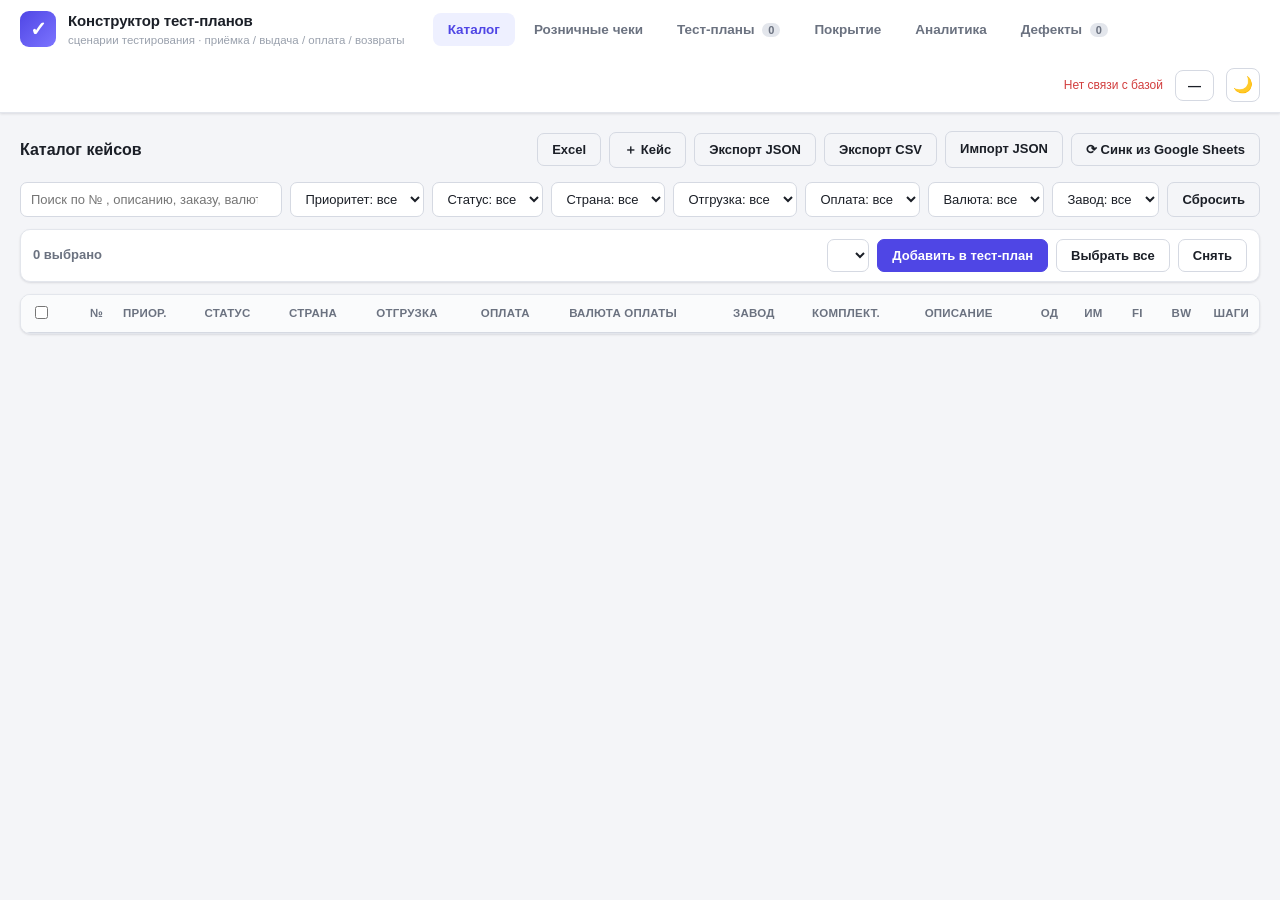
==== commit 1770faab: "Publish editable workbook: index.html" ====
--- a/index.html
+++ b/index.html
@@ -17,6 +17,7 @@
   </div>
   <nav class="tabs">
     <button class="tab on" data-view="catalog" onclick="goView('catalog')">Каталог</button>
+   <button class="tab" data-view="workbook" onclick="goView('workbook')">Розничные чеки</button>
     <button class="tab" data-view="plans" onclick="goView('plans')">Тест-планы <span class="pill" id="plansCount">0</span></button>
     <button class="tab" data-view="coverage" onclick="goView('coverage')">Покрытие</button>
     <button class="tab" data-view="analytics" onclick="goView('analytics')">Аналитика</button>
@@ -102,6 +103,14 @@
     <div class="table-foot"><span id="catCount"></span></div>
   </section>
 
+  <!-- ИМПОРТИРОВАННАЯ КНИГА -->
+  <section id="view-workbook" class="view" style="display:none">
+    <div class="cat-toolbar"><div><div class="sec-title">Розничные чеки</div><div class="spec" id="workbookMeta"></div></div><div class="toolbar-actions"><button class="btn ghost" onclick="exportWorkbookCsv()">Экспорт CSV</button><button class="btn primary" onclick="addWorkbookRow()">＋ Строка</button></div></div>
+    <div class="filters"><input type="search" id="workbookSearch" class="f-search" placeholder="Поиск по таблице…" oninput="renderWorkbook()"><button class="btn ghost" onclick="clearWorkbookSearch()">Сбросить</button></div>
+    <div class="table-box workbook-box"><table class="grid workbook-grid"><thead><tr id="workbookHead"></tr></thead><tbody id="workbookBody"></tbody></table></div>
+    <div class="table-foot"><span id="workbookCount"></span></div>
+  </section>
+
   <!-- ТЕСТ-ПЛАНЫ -->
   <section id="view-plans" class="view" style="display:none">
     <div class="plans-head">
--- a/styles.css
+++ b/styles.css
@@ -263,4 +263,43 @@
 .details-actions{display:flex;gap:6px;margin-top:8px;flex-wrap:wrap}
 .def-badge{display:inline-block;margin-left:6px;padding:1px 7px;border-radius:10px;background:var(--red-soft);color:var(--red);font-size:11px;font-weight:700}
 .steps-badge{display:inline-block;margin-left:6px;padding:1px 7px;border-radius:10px;background:var(--blue-soft);color:var(--blue);font-size:11px;font-weight:700}
-@media(max-width:700px){.step-row{grid-template-columns:20px 1fr 30px}.step-row .step-res,.step-row .step-exp{grid-column:2/3}.def-grid{grid-template-columns:1fr}}
+/* excel catalog */
+.excel-bar{display:flex;align-items:center;gap:12px;justify-content:space-between;padding:8px 12px;border-bottom:1px solid var(--border);background:var(--panel);flex-wrap:wrap}
+.excel-bar .spec{margin:0}
+.excel-grid .excel-th{position:sticky;top:0;z-index:2}
+.excel-grid td{padding:1px 2px;border-bottom:1px solid var(--border)}
+.excel-grid td.num{padding:4px 8px}
+.excel-cell{min-width:120px;width:100%;padding:5px 7px;border:1px solid transparent;background:transparent;border-radius:5px}
+.excel-cell:hover{border-color:var(--border-2)}
+.excel-cell:focus{border-color:var(--accent);background:var(--panel);box-shadow:0 0 0 3px var(--accent-soft)}
+.excel-grid th.g-main{background:var(--accent-soft)}
+.excel-grid th.g-checks{background:var(--blue-soft)}
+.excel-grid th.g-logistics{background:var(--orange-soft)}
+.excel-grid th.g-goods{background:var(--green-soft)}
+.excel-grid th.g-payment{background:#f3ecff}
+body.dark .excel-grid th.g-payment{background:#2a2350}
+.excel-grid th.g-ret_dvd,.excel-grid th.g-ret_cour,.excel-grid th.g-ret_notdvd,.excel-grid th.g-exchange{background:var(--red-soft)}
+.excel-grid th.g-reports,.excel-grid th.g-meta{background:var(--gray-soft)}
+
+/* case parameters in plan */
+.case-params{margin-top:8px;border-top:1px dashed var(--border-2);padding-top:12px}
+.case-params .kvh{display:flex;align-items:center;gap:8px;flex-wrap:wrap}
+.pg-toggle{margin-left:auto;display:inline-flex;gap:4px}
+.ov-count{font-size:11.5px;font-weight:700;color:var(--orange);background:var(--orange-soft);padding:1px 8px;border-radius:10px}
+.pg-group{margin-top:10px}
+.pg-group h5{margin:0 0 6px;font-size:11.5px;text-transform:uppercase;letter-spacing:.02em;color:var(--accent)}
+.pg-grid{display:grid;grid-template-columns:repeat(auto-fill,minmax(210px,1fr));gap:8px}
+.pg-item{display:flex;flex-direction:column;gap:3px;font-size:11px;color:var(--muted);font-weight:700}
+.pg-item input{padding:6px 8px;font-weight:400;color:var(--text)}
+.pg-item.ov-changed input{border-color:var(--orange);background:var(--orange-soft)}
+.pexcel{overflow:auto;margin-top:8px;border:1px solid var(--border);border-radius:8px}
+.pexcel table{border-collapse:collapse;font-size:12px}
+.pexcel th{background:var(--panel-2);font-size:11px;font-weight:700;color:var(--muted);padding:6px 8px;text-align:left;white-space:nowrap;border-bottom:1px solid var(--border-2)}
+.pexcel td{padding:2px;border-bottom:1px solid var(--border);border-right:1px solid var(--border)}
+.pexcel td.num{text-align:right;color:var(--muted);padding:6px 8px}
+.pexcel input{min-width:140px;width:100%;padding:5px 7px;border:1px solid transparent;background:transparent;border-radius:5px}
+.pexcel input:hover{border-color:var(--border-2)}
+.pexcel input:focus{border-color:var(--accent);background:var(--panel)}
+.pexcel td.ov-cell input{border-color:var(--orange);background:var(--orange-soft)}
+
+@media(max-width:700px){.step-row{grid-template-columns:20px 1fr 30px}.step-row .step-res,.step-row .step-exp{grid-column:2/3}.def-grid{grid-template-columns:1fr}.pg-grid{grid-template-columns:1fr}}
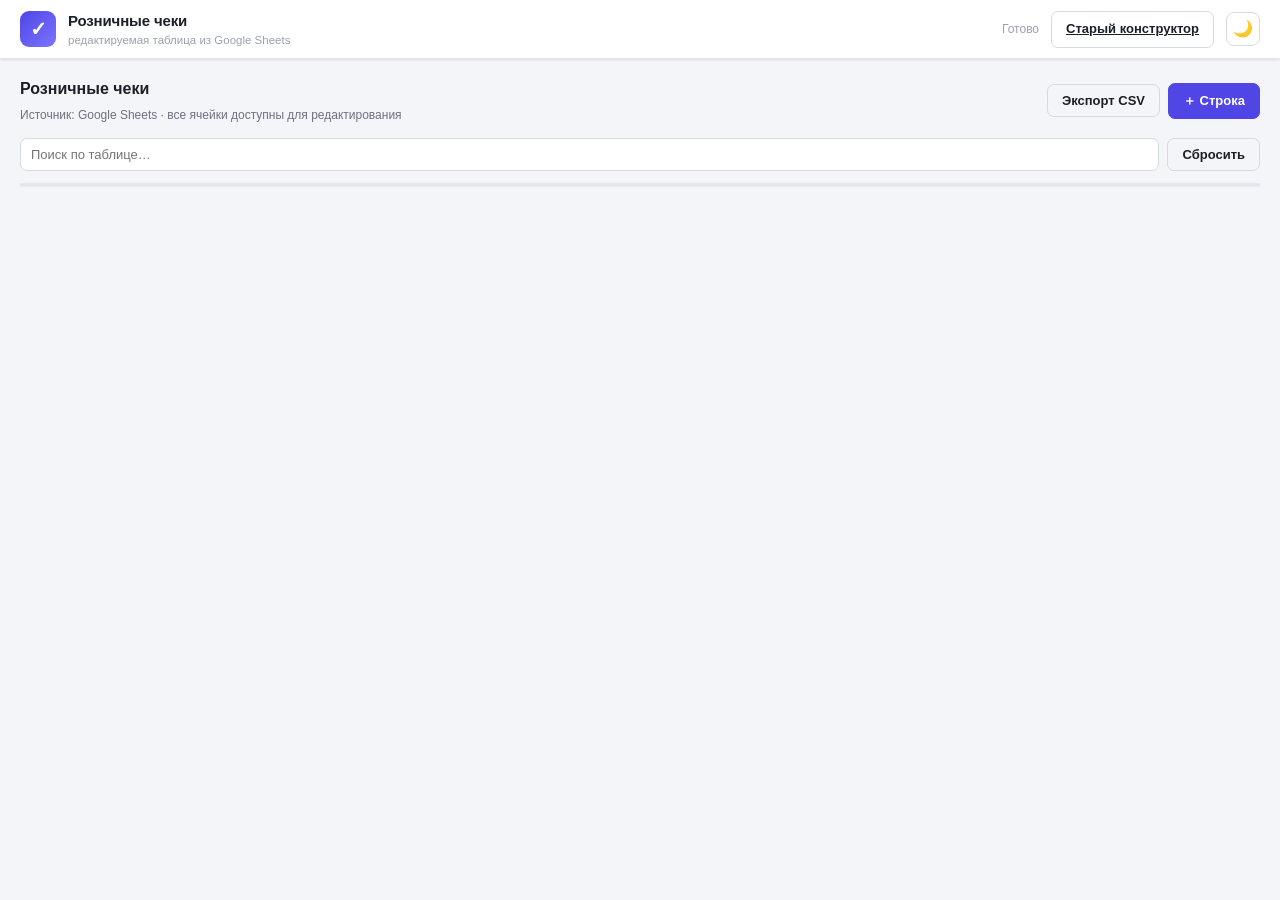
==== commit 28f2e8ce: "Publish editable workbook: index.html" ====
--- a/index.html
+++ b/index.html
@@ -1,217 +1 @@
-<!DOCTYPE html>
-<html lang="ru">
-<head>
-<meta charset="UTF-8">
-<meta name="viewport" content="width=device-width,initial-scale=1">
-<title>Конструктор тест-планов</title>
-<link rel="stylesheet" href="styles.css">
-</head>
-<body>
-<header class="topbar">
-  <div class="brand">
-    <div class="brand-logo">✓</div>
-    <div>
-      <div class="brand-name">Конструктор тест-планов</div>
-      <div class="brand-sub">сценарии тестирования · приёмка / выдача / оплата / возвраты</div>
-    </div>
-  </div>
-  <nav class="tabs">
-    <button class="tab on" data-view="catalog" onclick="goView('catalog')">Каталог</button>
-   <button class="tab" data-view="workbook" onclick="goView('workbook')">Розничные чеки</button>
-    <button class="tab" data-view="plans" onclick="goView('plans')">Тест-планы <span class="pill" id="plansCount">0</span></button>
-    <button class="tab" data-view="coverage" onclick="goView('coverage')">Покрытие</button>
-    <button class="tab" data-view="analytics" onclick="goView('analytics')">Аналитика</button>
-    <button class="tab" data-view="defects" onclick="goView('defects')">Дефекты <span class="pill" id="defectsCount">0</span></button>
-  </nav>
-  <div class="topbar-right">
-    <span class="save-status" id="saveStatus">—</span>
-    <button class="user-btn" id="userBtn" onclick="openUserMenu()">—</button>
-    <button class="theme-btn" id="themeBtn" title="Тема" onclick="toggleTheme()">🌙</button>
-  </div>
-</header>
-
-<main class="wrap">
-
-  <!-- КАТАЛОГ -->
-  <section id="view-catalog" class="view">
-    <div class="cat-toolbar">
-      <div class="sec-title">Каталог кейсов</div>
-      <div class="toolbar-actions">
-        <button class="btn ghost" id="catModeBtn" onclick="toggleCatMode()">Excel</button>
-        <button class="btn ghost" onclick="addCaseModal()">＋ Кейс</button>
-        <button class="btn ghost" onclick="exportCatalogJson()">Экспорт JSON</button>
-        <button class="btn ghost" onclick="exportCatalogCsv()">Экспорт CSV</button>
-        <label class="btn ghost file-btn">Импорт JSON<input type="file" accept=".json,application/json" hidden onchange="importCatalogFile(this)"></label>
-        <button class="btn ghost" onclick="openSync()">⟳ Синк из Google Sheets</button>
-      </div>
-    </div>
-    <div class="filters">
-      <input type="search" id="fSearch" class="f-search" placeholder="Поиск по № , описанию, заказу, валюте…" oninput="renderCatalog()">
-      <select id="fPriority" onchange="renderCatalog()"><option value="">Приоритет: все</option></select>
-      <select id="fStatus" onchange="renderCatalog()"><option value="">Статус: все</option></select>
-      <select id="fCountry" onchange="renderCatalog()"><option value="">Страна: все</option></select>
-      <select id="fShipping" onchange="renderCatalog()"><option value="">Отгрузка: все</option></select>
-      <select id="fPayType" onchange="renderCatalog()"><option value="">Оплата: все</option></select>
-      <select id="fCurrency" onchange="renderCatalog()"><option value="">Валюта: все</option></select>
-      <select id="fPlant" onchange="renderCatalog()"><option value="">Завод: все</option></select>
-      <button class="btn ghost" onclick="resetFilters()">Сбросить</button>
-    </div>
-    <div class="bulkbar" id="catBulkbar">
-      <span id="selInfo" class="sel-info">0 выбрано</span>
-      <div class="bulk-actions">
-        <select id="addToPlan" class="mini-select"></select>
-        <button class="btn primary" onclick="addSelectedToPlan()">Добавить в тест-план</button>
-        <button class="btn ghost" onclick="selectAllVisible(true)">Выбрать все</button>
-        <button class="btn ghost" onclick="selectAllVisible(false)">Снять</button>
-      </div>
-    </div>
-    <div class="table-box" id="catTableBox">
-      <table class="grid" id="catalogTable">
-        <thead>
-          <tr>
-            <th class="ck"><input type="checkbox" id="ckAll" onchange="selectAllVisible(this.checked)"></th>
-            <th class="num">№</th>
-            <th>Приор.</th>
-            <th>Статус</th>
-            <th>Страна</th>
-            <th>Отгрузка</th>
-            <th>Оплата</th>
-            <th>Валюта оплаты</th>
-            <th>Завод</th>
-            <th>Комплект.</th>
-            <th>Описание</th>
-            <th class="checks">ОД</th>
-            <th class="checks">ИМ</th>
-            <th class="checks">FI</th>
-            <th class="checks">BW</th>
-            <th class="checks">Шаги</th>
-          </tr>
-        </thead>
-        <tbody id="catalogBody"></tbody>
-      </table>
-    </div>
-    <div class="table-box excel-box" id="catExcelBox" style="display:none">
-      <div class="excel-bar">
-        <span class="spec">Режим Excel: редактируйте любую ячейку прямо в таблице. Столбец «№ кейса» — только чтение.</span>
-        <button class="btn ghost" onclick="addExcelRow()">＋ Добавить строку</button>
-      </div>
-      <table class="grid excel-grid">
-        <thead><tr id="excelHead"></tr></thead>
-        <tbody id="excelBody"></tbody>
-      </table>
-    </div>
-    <div class="table-foot"><span id="catCount"></span></div>
-  </section>
-
-  <!-- ИМПОРТИРОВАННАЯ КНИГА -->
-  <section id="view-workbook" class="view" style="display:none">
-    <div class="cat-toolbar"><div><div class="sec-title">Розничные чеки</div><div class="spec" id="workbookMeta"></div></div><div class="toolbar-actions"><button class="btn ghost" onclick="exportWorkbookCsv()">Экспорт CSV</button><button class="btn primary" onclick="addWorkbookRow()">＋ Строка</button></div></div>
-    <div class="filters"><input type="search" id="workbookSearch" class="f-search" placeholder="Поиск по таблице…" oninput="renderWorkbook()"><button class="btn ghost" onclick="clearWorkbookSearch()">Сбросить</button></div>
-    <div class="table-box workbook-box"><table class="grid workbook-grid"><thead><tr id="workbookHead"></tr></thead><tbody id="workbookBody"></tbody></table></div>
-    <div class="table-foot"><span id="workbookCount"></span></div>
-  </section>
-
-  <!-- ТЕСТ-ПЛАНЫ -->
-  <section id="view-plans" class="view" style="display:none">
-    <div class="plans-head">
-      <div class="sec-title">Мои тест-планы</div>
-      <div class="plans-head-actions">
-        <select id="fRelease" onchange="renderPlans()"></select>
-        <button class="btn primary" onclick="createPlan()">＋ Новый тест-план</button>
-      </div>
-    </div>
-    <div id="plansList" class="plans-grid"></div>
-  </section>
-
-  <!-- ДЕТАЛЬ ПЛАНА -->
-  <section id="view-plan" class="view" style="display:none">
-    <div class="plan-top">
-      <button class="btn ghost" onclick="goView('plans')">← К списку</button>
-      <div class="plan-top-actions">
-        <button class="btn ghost" id="mineBtn" onclick="toggleMine()">Мои кейсы</button>
-        <button class="btn ghost" onclick="setAllStepsFromTemplates()">Шаги из каталога</button>
-        <button class="btn ghost" onclick="openCompare()">Сравнить…</button>
-        <button class="btn ghost" onclick="exportPlanCsv()">Экспорт CSV</button>
-        <button class="btn ghost" onclick="exportPlanJson()">Экспорт JSON</button>
-        <button class="btn danger" onclick="deleteCurrentPlan()">Удалить план</button>
-      </div>
-    </div>
-    <div class="plan-card">
-      <div class="plan-fields">
-        <label>Название<input id="pName" oninput="updatePlanField('name',this.value)"></label>
-        <label>Версия / релиз<input id="pVer" oninput="updatePlanField('ver',this.value)"></label>
-        <label>Среда / стенд<input id="pEnv" oninput="updatePlanField('env',this.value)"></label>
-        <label>Тестировщик<input id="pTester" oninput="updatePlanField('tester',this.value)"></label>
-      </div>
-      <div class="plan-stats" id="planStats"></div>
-    </div>
-    <div class="bulkbar">
-      <span class="sel-info">Кейсы в плане</span>
-      <div class="bulk-actions">
-        <button class="btn ghost" onclick="pickCasesForPlan()">＋ Добавить кейсы из каталога</button>
-        <select id="bulkResult" class="mini-select" onchange="applyBulkResult(this.value);this.value=''"></select>
-        <select id="bulkAssignee" class="mini-select" onchange="applyBulkAssignee(this.value);this.value=''"></select>
-      </div>
-    </div>
-    <div class="table-box">
-      <table class="grid item-grid">
-        <thead>
-          <tr>
-            <th class="num">№</th>
-            <th>Приор.</th>
-            <th>Страна</th>
-            <th>Отгрузка</th>
-            <th>Оплата</th>
-            <th>Валюта</th>
-            <th>Описание</th>
-            <th class="assignee-col">Ответств.</th>
-            <th class="res-col">Результат</th>
-            <th class="params-col">Детали</th>
-            <th class="ck"></th>
-          </tr>
-        </thead>
-        <tbody id="planItems"></tbody>
-      </table>
-    </div>
-  </section>
-
-  <!-- ПОКРЫТИЕ -->
-  <section id="view-coverage" class="view" style="display:none">
-    <div class="sec-title" style="margin-bottom:14px">Матрица покрытия</div>
-    <div id="coverageBody"></div>
-  </section>
-
-  <!-- АНАЛИТИКА -->
-  <section id="view-analytics" class="view" style="display:none">
-    <div class="sec-title" style="margin-bottom:14px">Аналитика клуба тестирования</div>
-    <div id="analyticsBody"></div>
-  </section>
-
-  <!-- ДЕФЕКТЫ -->
-  <section id="view-defects" class="view" style="display:none">
-    <div class="cat-toolbar">
-      <div class="sec-title">Дефекты</div>
-      <div class="toolbar-actions">
-        <select id="dFilterStatus" class="mini-select" onchange="renderDefects()"></select>
-        <select id="dFilterSeverity" class="mini-select" onchange="renderDefects()"></select>
-        <button class="btn primary" onclick="openDefectModal(null)">＋ Дефект</button>
-      </div>
-    </div>
-    <div class="table-box">
-      <table class="grid">
-        <thead>
-          <tr><th class="num">ID</th><th>Заголовок</th><th>Кейс</th><th>Критичность</th><th>Статус</th><th>Ответственный</th><th>Обновлён</th><th class="ck"></th></tr>
-        </thead>
-        <tbody id="defectsBody"></tbody>
-      </table>
-    </div>
-  </section>
-
-</main>
-
-<div id="modalHost"></div>
-
-<script src="db.js"></script>
-<script src="app.js"></script>
-</body>
-</html>
+<!DOCTYPE html><html lang="ru"><head><meta charset="UTF-8"><meta name="viewport" content="width=device-width,initial-scale=1"><title>Розничные чеки — редактор таблицы</title><link rel="stylesheet" href="styles.css"></head><body><header class="topbar"><div class="brand"><div class="brand-logo">✓</div><div><div class="brand-name">Розничные чеки</div><div class="brand-sub">редактируемая таблица из Google Sheets</div></div></div><div class="topbar-right"><span class="save-status" id="workbookStatus">Готово</span><a class="btn ghost" href="old.html">Старый конструктор</a><button class="theme-btn" id="themeBtn" title="Тема" onclick="toggleTheme()">🌙</button></div></header><main class="wrap"><section class="view"><div class="cat-toolbar"><div><div class="sec-title">Розничные чеки</div><div class="spec" id="workbookMeta">Источник: Google Sheets · все ячейки доступны для редактирования</div></div><div class="toolbar-actions"><button class="btn ghost" onclick="exportWorkbookCsv()">Экспорт CSV</button><button class="btn primary" onclick="addWorkbookRow()">＋ Строка</button></div></div><div class="filters"><input type="search" id="workbookSearch" class="f-search" placeholder="Поиск по таблице…" oninput="renderWorkbook()"><button class="btn ghost" onclick="clearWorkbookSearch()">Сбросить</button></div><div class="table-box workbook-box"><table class="grid workbook-grid"><thead><tr id="workbookHead"></tr></thead><tbody id="workbookBody"></tbody></table></div><div class="table-foot"><span id="workbookCount"></span></div></section></main><script src="workbook.js"></script></body></html>
--- a/styles.css
+++ b/styles.css
@@ -303,3 +303,6 @@
 .pexcel td.ov-cell input{border-color:var(--orange);background:var(--orange-soft)}
 
 @media(max-width:700px){.step-row{grid-template-columns:20px 1fr 30px}.step-row .step-res,.step-row .step-exp{grid-column:2/3}.def-grid{grid-template-columns:1fr}.pg-grid{grid-template-columns:1fr}}
+
+.workbook-box{overflow:auto;max-height:calc(100vh - 250px)}
+.workbook-grid{min-width:2500px}.workbook-grid th{position:sticky;top:0;z-index:2;min-width:140px;white-space:normal}.workbook-grid td{min-width:140px;vertical-align:top}.workbook-cell{width:100%;min-height:36px;resize:vertical;white-space:pre-wrap}
